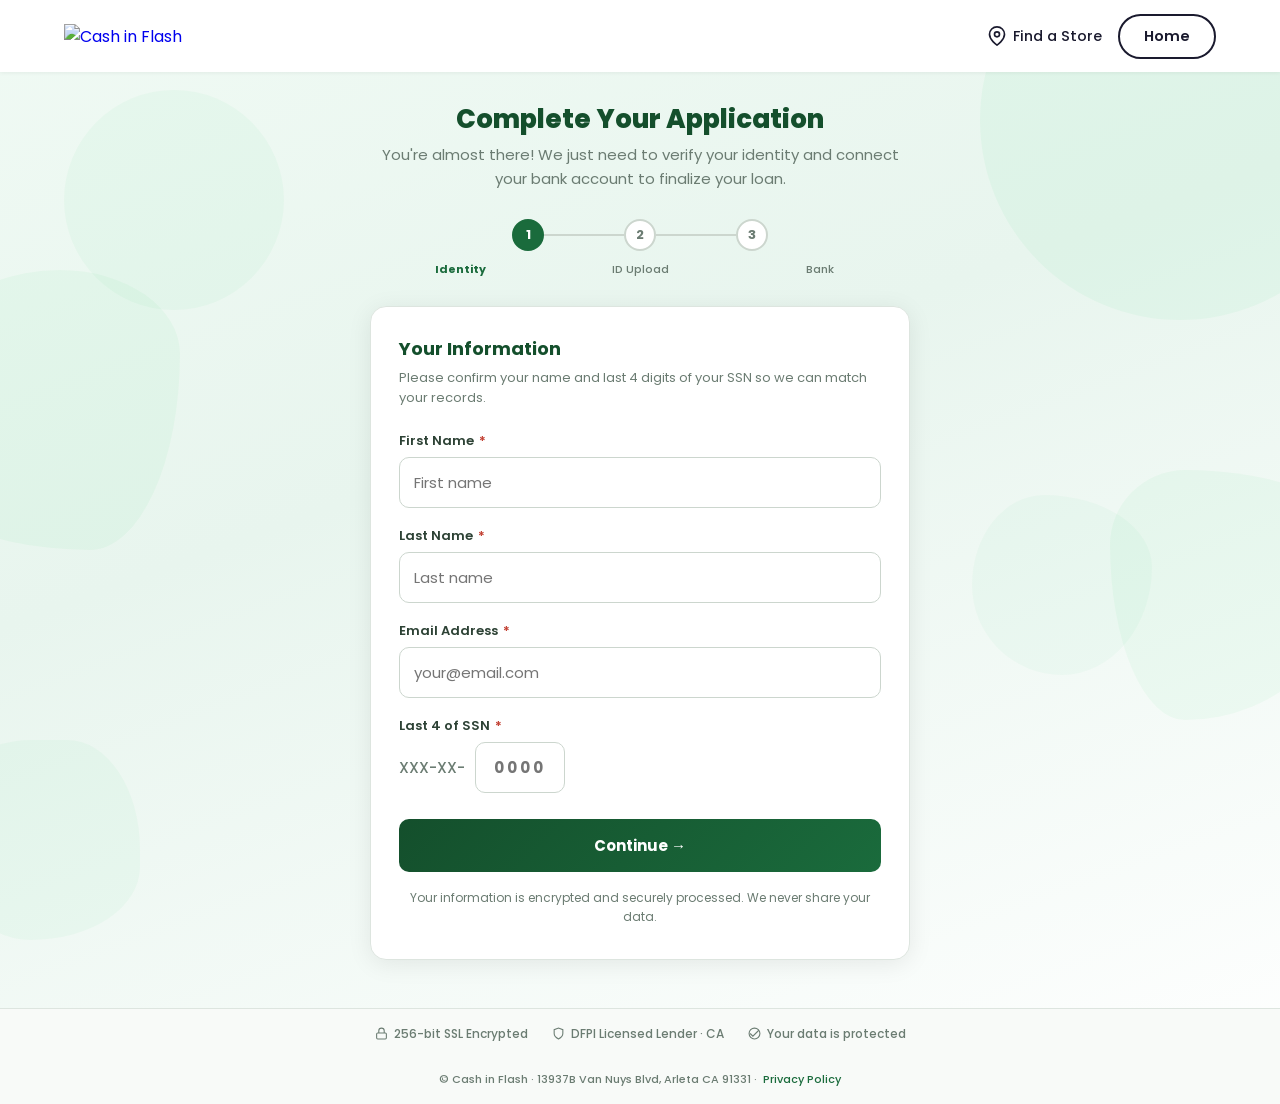
==== index.html @ 53ba7eae "feat(docs): tag submissions with source: 'docs' for dashboard badge Mirror the same change in the in" ====
<!DOCTYPE html>
<html lang="en">
<head>
<meta charset="UTF-8">
<link rel="icon" type="image/png" href="https://cashinflash.com/images/favicon-source.png">
<link rel="apple-touch-icon" href="https://cashinflash.com/images/favicon-source.png">
<meta name="viewport" content="width=device-width,initial-scale=1.0,maximum-scale=1.0">
<title>Cash in Flash — Complete Your Application</title>
<link href="https://fonts.googleapis.com/css2?family=Poppins:wght@400;500;600;700;800&display=swap" rel="stylesheet">
<!-- Plaid Link SDK — loaded upfront exactly like apply.cashinflash.com -->
<script src="https://cdn.plaid.com/link/v2/stable/link-initialize.js"></script>
<style>
*{box-sizing:border-box;margin:0;padding:0}
:root{
  --green:#1a6b3c;--green-mid:#1e7d46;--green-dark:#144f2c;
  --green-light:#eaf5ef;--green-border:#b2d9c0;
  --red:#c0392b;--red-light:#fdf2f2;--red-border:#f5b8b0;
  --bg:#f0f4f1;--surface:#fff;
  --border:#dde5df;--border2:#ccd6ce;
  --text:#0e1a12;--text2:#2d4235;--muted:#6b7c72;
  --sans:'Poppins',sans-serif;
  --shadow:0 4px 24px rgba(0,0,0,.08);
  --radius:16px;
}
body{background:linear-gradient(160deg,#f0faf4 0%,#e8f5ee 40%,#fff 100%);font-family:var(--sans);color:var(--text);min-height:100vh;display:flex;flex-direction:column;overflow-x:hidden}

/* ── FLOATING BLOBS ── */
@keyframes floatBlob{0%,100%{transform:translateY(0) rotate(0deg)}33%{transform:translateY(-18px) rotate(3deg)}66%{transform:translateY(10px) rotate(-2deg)}}
.blob-bg{position:fixed;pointer-events:none;z-index:0;border-radius:50%}
.blob-bg-1{width:400px;height:400px;background:rgba(21,193,93,.045);top:-80px;right:-100px;animation:floatBlob 12s ease-in-out infinite -2s}
.blob-bg-2{width:300px;height:280px;background:rgba(21,193,93,.04);top:30%;left:-120px;border-radius:60% 40% 30% 70%/60% 30% 70% 40%;animation:floatBlob 14s ease-in-out infinite -5s}
.blob-bg-3{width:250px;height:250px;background:rgba(21,193,93,.04);bottom:20%;right:-80px;border-radius:30% 70% 70% 30%/30% 30% 70% 70%;animation:floatBlob 10s ease-in-out infinite -8s}
.blob-bg-4{width:200px;height:200px;background:rgba(21,193,93,.035);bottom:-40px;left:-60px;border-radius:50% 40% 60% 50%/40% 60% 40% 60%;animation:floatBlob 16s ease-in-out infinite -3s}
.blob-bg-5{width:180px;height:180px;background:rgba(21,193,93,.03);top:55%;right:10%;border-radius:40% 60% 50% 50%/50% 40% 60% 50%;animation:floatBlob 11s ease-in-out infinite -7s}
.blob-bg-6{width:220px;height:220px;background:rgba(21,193,93,.035);top:10%;left:5%;animation:floatBlob 13s ease-in-out infinite -1s}

/* — SITE HEADER — matches apply.cashinflash.com exactly — */
.site-header{position:sticky;top:0;z-index:1000;background:#fff;box-shadow:0 1px 4px rgba(0,0,0,.06);transition:box-shadow .3s}
.header-inner{display:flex;align-items:center;justify-content:space-between;height:72px;max-width:1200px;margin:0 auto;padding:0 24px}
.logo{display:flex;align-items:center;text-decoration:none}
.logo img{height:24px;width:auto}
.main-nav{display:flex}
.nav-list{display:flex;gap:32px;align-items:center;list-style:none}
.nav-item>a{font-weight:500;font-size:.95rem;display:flex;align-items:center;gap:4px;padding:8px 0;transition:color .2s;text-decoration:none;color:#1a1a2e}
.nav-item>a:hover{color:#15C15D}
.header-actions{display:flex;align-items:center;gap:16px}
.btn-store{display:inline-flex;align-items:center;gap:6px;font-weight:500;font-size:.9rem;color:#1a1a2e;transition:color .2s;text-decoration:none}
.btn-store:hover{color:#15C15D}
.btn-login{display:inline-flex;align-items:center;font-weight:600;padding:10px 24px;border-radius:50px;font-size:.9rem;border:2px solid #1a1a2e;color:#1a1a2e;transition:background .2s,color .2s;text-decoration:none}
.btn-login:hover{background:#1a1a2e;color:#fff}
.menu-toggle{display:none;width:28px;height:20px;position:relative;background:none;border:none;cursor:pointer}
.menu-toggle span{display:block;position:absolute;width:100%;height:2px;background:#1a1a2e;border-radius:2px;transition:.3s}
.menu-toggle span:nth-child(1){top:0}
.menu-toggle span:nth-child(2){top:9px}
.menu-toggle span:nth-child(3){top:18px}
.menu-toggle.active span:nth-child(1){top:9px;transform:rotate(45deg)}
.menu-toggle.active span:nth-child(2){opacity:0}
.menu-toggle.active span:nth-child(3){top:9px;transform:rotate(-45deg)}
.mobile-menu{position:fixed;top:0;right:-100%;width:100%;height:100vh;height:100dvh;background:linear-gradient(135deg,#1B3229,#0C1D17);z-index:1002;transition:right .35s ease;overflow-y:auto;-webkit-overflow-scrolling:touch;padding:0;display:flex;flex-direction:column}
.mobile-menu.open{right:0}
.mobile-menu-overlay{position:fixed;inset:0;background:rgba(0,0,0,.4);z-index:1001;opacity:0;visibility:hidden;transition:opacity .3s,visibility .3s}
.mobile-menu-overlay.open{opacity:1;visibility:visible}
.mobile-menu-hd{display:flex;align-items:center;justify-content:space-between;padding:0 20px;height:64px;flex-shrink:0;border-bottom:1px solid rgba(255,255,255,.08)}
.mobile-menu-hd .logo img{height:22px;width:auto;filter:brightness(0) invert(1)}
.mobile-close-btn{background:none;border:none;cursor:pointer;color:#fff;padding:6px;display:flex;align-items:center;justify-content:center;-webkit-tap-highlight-color:transparent}
.mobile-menu-inner{padding:28px 28px 40px;flex:1}
.mobile-nav-list{margin-bottom:32px;list-style:none;padding:0}
.mobile-nav-item>a{display:block;padding:16px 0;font-size:1.1rem;font-weight:500;border-bottom:1px solid rgba(255,255,255,.15);min-height:48px;text-decoration:none;color:#fff}
.mobile-sub{padding-left:16px;display:none;list-style:none}
.mobile-nav-item.has-sub.open .mobile-sub{display:block}
.mobile-sub a{display:block;padding:10px 0;font-size:.95rem;color:rgba(255,255,255,.7);text-decoration:none}
.mobile-menu-extra{display:flex;flex-direction:column;gap:20px;margin-top:8px}
.mobile-store-link{display:flex;align-items:center;gap:10px;font-weight:500;text-decoration:none;color:#fff;font-size:1rem}
.mobile-store-link svg{stroke:#fff}
.mobile-btn-row{display:flex;gap:12px}
.mobile-btn-row .btn-apply{flex:1;text-align:center;justify-content:center;display:inline-flex;align-items:center;font-weight:600;padding:12px 24px;border-radius:50px;font-size:.95rem;background:linear-gradient(90deg,#15C15D,#13EC6D);color:#fff;border:none;text-decoration:none;transition:filter .2s,transform .2s}
.mobile-btn-row .btn-apply:hover{filter:brightness(1.08);transform:translateY(-1px)}
.mobile-btn-row .btn-login{flex:1;text-align:center;justify-content:center;display:inline-flex;align-items:center;background:transparent;color:#fff;border:2px solid #fff;border-radius:50px;padding:12px 24px;font-size:.95rem;font-weight:600;text-decoration:none;transition:background .2s}
.mobile-btn-row .btn-login:hover{background:rgba(255,255,255,.1)}
@media(max-width:768px){.main-nav{display:none}.header-actions{display:none}.menu-toggle{display:block}.header-inner{height:56px;padding:0 16px}.logo img{height:22px}}
@media(max-width:480px){.header-inner{padding:0 12px}.logo img{height:20px}}

/* — MAIN WRAP — */
main{flex:1;display:flex;flex-direction:column;align-items:center;padding:32px 16px 48px;position:relative;z-index:1}

/* — HERO — */
.hero{text-align:center;max-width:540px;margin-bottom:28px}
.hero h1{font-size:26px;font-weight:800;color:var(--green-dark);line-height:1.2;margin-bottom:8px}
.hero p{font-size:15px;color:var(--muted);line-height:1.6}

/* — PROGRESS BAR — */
.progress-wrap{width:100%;max-width:540px;margin-bottom:28px}
.steps-row{display:flex;align-items:center;justify-content:center;gap:0;margin-bottom:10px}
.step-dot{width:32px;height:32px;border-radius:50%;display:flex;align-items:center;justify-content:center;font-size:13px;font-weight:700;border:2px solid var(--border2);background:white;color:var(--muted);transition:all .3s;flex-shrink:0;position:relative;z-index:1}
.step-dot.active{border-color:var(--green);background:var(--green);color:white}
.step-dot.done{border-color:var(--green);background:var(--green);color:white}
.step-dot.done::after{content:'✓';font-size:14px}
.step-dot.done span{display:none}
.step-line{flex:1;height:2px;background:var(--border2);transition:background .3s;max-width:80px}
.step-line.done{background:var(--green)}
.step-labels{display:flex;justify-content:space-between;padding:0 0px}
.step-label{font-size:11px;color:var(--muted);font-weight:500;text-align:center;flex:1}
.step-label.active{color:var(--green);font-weight:700}

/* — CARD — */
.card{background:var(--surface);border-radius:var(--radius);box-shadow:var(--shadow);padding:28px 28px 32px;width:100%;max-width:540px;border:1px solid var(--border)}

/* — STEP PANELS — */
.step-panel{display:none}
.step-panel.active{display:block}

/* — SECTION TITLE — */
.section-title{font-size:18px;font-weight:700;color:var(--green-dark);margin-bottom:6px}
.section-sub{font-size:13px;color:var(--muted);margin-bottom:24px;line-height:1.5}

/* — FORM FIELDS — */
.field{margin-bottom:18px}
.field label{display:block;font-size:13px;font-weight:600;color:var(--text2);margin-bottom:6px}
.field label span.req{color:var(--red);margin-left:2px}
.field input[type=text]{width:100%;border:1.5px solid var(--border2);border-radius:10px;padding:13px 14px;font-size:15px;font-family:var(--sans);color:var(--text);transition:border-color .15s,box-shadow .15s;background:white}
.field input:focus{outline:none;border-color:var(--green);box-shadow:0 0 0 3px rgba(26,107,60,.1)}
.field input.error{border-color:var(--red)}
.ssn-row{display:flex;gap:10px;align-items:center}
.ssn-prefix{font-size:15px;color:var(--muted);white-space:nowrap;font-weight:500}

/* — UPLOAD ZONE — */
.upload-zone{border:2px dashed var(--border2);border-radius:12px;padding:28px 20px;text-align:center;cursor:pointer;transition:all .2s;background:#fafcfb;position:relative}
.upload-zone:hover,.upload-zone.over{border-color:var(--green);background:var(--green-light)}
.upload-zone.has-file{border-color:var(--green);background:var(--green-light);border-style:solid}
.upload-zone input[type=file]{position:absolute;inset:0;opacity:0;cursor:pointer;width:100%;height:100%}
.upload-icon{font-size:32px;margin-bottom:8px}
.upload-title{font-size:14px;font-weight:600;color:var(--text2);margin-bottom:4px}
.upload-sub{font-size:12px;color:var(--muted)}
.upload-filename{font-size:13px;font-weight:600;color:var(--green);margin-top:8px;word-break:break-all}

/* — BANK METHOD TOGGLE — */
.bank-toggle{display:flex;gap:10px;margin-bottom:24px}
.bank-btn{flex:1;padding:14px 10px;border:2px solid var(--border2);border-radius:12px;background:white;font-family:var(--sans);font-size:13px;font-weight:600;color:var(--muted);cursor:pointer;transition:all .2s;text-align:center;line-height:1.4}
.bank-btn.active{border-color:var(--green);background:var(--green-light);color:var(--green)}
.bank-btn .bank-icon{font-size:22px;display:block;margin-bottom:4px}

/* — PLAID BUTTON — */
.plaid-box{background:var(--green-light);border:1.5px solid var(--green-border);border-radius:12px;padding:20px;text-align:center}
.plaid-box p{font-size:13px;color:var(--muted);margin-bottom:14px;line-height:1.5}
.btn-plaid{display:inline-flex;align-items:center;gap:8px;background:#000;color:white;border:none;border-radius:10px;padding:14px 24px;font-size:14px;font-weight:600;font-family:var(--sans);cursor:pointer;transition:all .2s}
.btn-plaid:hover{background:#222;transform:translateY(-1px)}
.btn-plaid img{height:18px;filter:invert(1)}
.plaid-connected{background:#d4edda;border:1.5px solid #b2d9c0;border-radius:12px;padding:16px;text-align:center}
.plaid-connected .check{font-size:28px;margin-bottom:6px}
.plaid-connected p{font-size:14px;font-weight:600;color:var(--green)}
.plaid-connected small{font-size:12px;color:var(--muted)}

/* — BUTTONS — */
.btn-primary{width:100%;padding:15px;background:linear-gradient(135deg,var(--green-dark),var(--green));color:white;border:none;border-radius:10px;font-size:15px;font-weight:700;font-family:var(--sans);cursor:pointer;margin-top:8px;transition:all .2s;position:relative;overflow:hidden}
.btn-primary:hover{transform:translateY(-1px);box-shadow:0 6px 20px rgba(26,107,60,.35)}
.btn-primary:disabled{opacity:.5;cursor:not-allowed;transform:none}
.btn-primary.loading{color:transparent}
.btn-primary.loading::after{content:'';position:absolute;width:20px;height:20px;border:3px solid rgba(255,255,255,.3);border-top-color:white;border-radius:50%;top:50%;left:50%;margin:-10px;animation:spin .7s linear infinite}
.btn-back{background:none;border:1.5px solid var(--border2);border-radius:10px;padding:13px;font-family:var(--sans);font-size:14px;font-weight:600;color:var(--muted);cursor:pointer;width:100%;margin-top:10px;transition:all .2s}
.btn-back:hover{border-color:var(--green);color:var(--green)}

/* — ERROR MSG — */
.err-msg{background:var(--red-light);border:1px solid var(--red-border);border-radius:8px;padding:10px 14px;font-size:13px;color:var(--red);font-weight:500;margin-top:14px;display:none}
.err-msg.show{display:block}

/* — CONSENT — */
.consent{font-size:12px;color:var(--muted);line-height:1.6;margin-top:16px;text-align:center}
.consent a{color:var(--green);text-decoration:none}

/* — SUCCESS SCREEN — */
#success-screen{display:none;flex-direction:column;align-items:center;text-align:center;width:100%;max-width:520px;padding:12px 0 32px;animation:fadeUp .4s ease}
.success-badge{display:inline-flex;align-items:center;gap:7px;background:var(--green-light);border:1.5px solid var(--green-border);border-radius:20px;padding:6px 16px;font-size:12px;font-weight:700;color:var(--green);letter-spacing:.04em;text-transform:uppercase;margin-bottom:20px}
.success-icon{width:88px;height:88px;background:linear-gradient(135deg,var(--green-dark),var(--green));border-radius:50%;display:flex;align-items:center;justify-content:center;margin:0 auto 22px;box-shadow:0 8px 32px rgba(26,107,60,.3);animation:pop .4s cubic-bezier(.34,1.56,.64,1)}
.success-icon svg{width:42px;height:42px;stroke:white;stroke-width:3;fill:none;stroke-dasharray:60;stroke-dashoffset:60;animation:draw .5s .2s forwards}
#success-screen h2{font-size:26px;font-weight:800;color:var(--green-dark);margin-bottom:10px;letter-spacing:-.02em}
#success-screen .success-sub{font-size:15px;color:var(--muted);line-height:1.7;margin-bottom:6px;max-width:400px}
.next-steps{background:white;border:1px solid var(--border);border-radius:16px;padding:20px 24px;margin:20px 0;width:100%;text-align:left;box-shadow:0 2px 12px rgba(0,0,0,.05)}
.next-steps-title{font-size:12px;font-weight:700;text-transform:uppercase;letter-spacing:.09em;color:var(--muted);margin-bottom:14px}
.next-step-row{display:flex;align-items:flex-start;gap:14px;padding:10px 0;border-bottom:1px solid var(--border)}
.next-step-row:last-child{border-bottom:none;padding-bottom:0}
.step-num-badge{width:28px;height:28px;border-radius:50%;background:var(--green);color:white;font-size:12px;font-weight:800;display:flex;align-items:center;justify-content:center;flex-shrink:0;margin-top:1px}
.next-step-text{font-size:13px;color:var(--text2);line-height:1.5;font-weight:500}
.next-step-text b{color:var(--text);display:block;font-size:13px;margin-bottom:2px}
.store-card{background:linear-gradient(135deg,var(--green-dark),var(--green));border-radius:16px;padding:20px 24px;width:100%;text-align:left;color:white;box-shadow:0 6px 24px rgba(26,107,60,.25)}
.store-card-name{font-size:15px;font-weight:800;color:white;margin-bottom:12px;display:flex;align-items:center;gap:8px}
.store-detail{display:flex;align-items:center;gap:9px;font-size:13px;color:rgba(255,255,255,.85);margin-bottom:8px;font-weight:500}
.store-detail:last-child{margin-bottom:0}
.hours-grid{display:grid;grid-template-columns:1fr 1fr;gap:4px 16px;margin-top:4px}
.hour-row{font-size:12px;color:rgba(255,255,255,.8);display:flex;justify-content:space-between}
.hour-row.today{color:white;font-weight:700}

/* — FORM SCREEN WRAPPER — */
#form-screen{display:flex;flex-direction:column;align-items:center;width:100%}

/* — SECURITY BAR — */
.security-bar{display:flex;align-items:center;justify-content:center;gap:20px;padding:14px 0 4px;flex-wrap:wrap}
.security-item{display:flex;align-items:center;gap:6px;font-size:12px;color:var(--muted);font-weight:500}
.security-item svg{flex-shrink:0}

/* — FOOTER — */
footer{background:#f8faf8;border-top:1px solid var(--border);padding:16px 24px;text-align:center;margin-top:auto;position:relative;z-index:1}
.footer-inner{max-width:540px;margin:0 auto;display:flex;align-items:center;justify-content:center;gap:24px;flex-wrap:wrap}
.footer-item{display:flex;align-items:center;gap:6px;font-size:12px;color:var(--muted);font-weight:500}

/* — ANIMATIONS — */
@keyframes spin{to{transform:rotate(360deg)}}
@keyframes pop{0%{transform:scale(0)}100%{transform:scale(1)}}
@keyframes draw{to{stroke-dashoffset:0}}
@keyframes fadeUp{from{opacity:0;transform:translateY(12px)}to{opacity:1;transform:translateY(0)}}
.card{animation:fadeUp .3s ease both}

/* — DEBIT CARD SECTION (matches apply.cashinflash.com) — */
.card-section{margin-top:24px;padding-top:20px;border-top:1px solid var(--border)}
.card-section .section-title{font-size:15px;margin-bottom:4px}
.card-optin{display:flex;align-items:center;gap:10px;cursor:pointer;padding:12px 14px;background:var(--green-light);border:1.5px solid var(--green-border);border-radius:10px;font-size:13px;font-weight:600;color:var(--green-dark);user-select:none}
.card-optin input[type=checkbox]{width:16px;height:16px;accent-color:var(--green);cursor:pointer;flex-shrink:0}
.card-fields{margin-top:14px}
.r2{display:grid;grid-template-columns:1fr 1fr;gap:10px}
.r2 .field{margin-bottom:0}
.field select{width:100%;border:1.5px solid var(--border2);border-radius:10px;padding:13px 14px;font-size:15px;font-family:var(--sans);color:var(--text);background:white;transition:border-color .15s,box-shadow .15s;appearance:none;-webkit-appearance:none;background-image:url("data:image/svg+xml;charset=UTF-8,%3csvg xmlns='http://www.w3.org/2000/svg' width='12' height='12' viewBox='0 0 24 24' fill='none' stroke='%236b7c72' stroke-width='2.5'%3e%3cpolyline points='6 9 12 15 18 9'/%3e%3c/svg%3e");background-repeat:no-repeat;background-position:right 14px center;padding-right:36px}
.field select:disabled{background-color:#f5f7f5;color:var(--muted);cursor:not-allowed}
.field select:focus{outline:none;border-color:var(--green);box-shadow:0 0 0 3px rgba(26,107,60,.1)}
.card-status{font-size:12px;font-weight:600;color:var(--green);margin-top:4px;min-height:14px}
.card-status.err{color:var(--red)}
.card-ack{display:flex;align-items:flex-start;gap:10px;cursor:pointer;padding:12px 14px;background:#fafcfb;border:1px solid var(--border);border-radius:10px;font-size:12px;color:var(--text2);line-height:1.5;margin-top:14px;user-select:none}
.card-ack input[type=checkbox]{width:16px;height:16px;accent-color:var(--green);cursor:pointer;margin-top:2px;flex-shrink:0}
.card-section .err-msg{margin-top:10px}

/* — RESPONSIVE — */
@media(max-width:400px){
  .card{padding:20px 18px 24px}
  .hero h1{font-size:22px}
  .bank-toggle{flex-direction:column}
  .r2{grid-template-columns:1fr}
}
</style>
</head>
<body>

<!-- Background blobs — fixed to viewport, spread across screen -->
<div class="blob-bg blob-bg-1" aria-hidden="true"></div>
<div class="blob-bg blob-bg-2" aria-hidden="true"></div>
<div class="blob-bg blob-bg-3" aria-hidden="true"></div>
<div class="blob-bg blob-bg-4" aria-hidden="true"></div>
<div class="blob-bg blob-bg-5" aria-hidden="true"></div>
<div class="blob-bg blob-bg-6" aria-hidden="true"></div>

<!-- SITE HEADER (matches apply.cashinflash.com) -->
<header class="site-header">
  <div class="header-inner">
    <a href="https://cashinflash.com" class="logo">
      <img src="https://cashinflash.com/images/Get-Fast-Cash-Loans-Cash-in-Flash.png" alt="Cash in Flash" width="160" height="21">
    </a>

    <nav class="main-nav">
      <ul class="nav-list">
      </ul>
    </nav>

    <div class="header-actions">
      <a href="https://cashinflash.com/locations/" class="btn-store">
        <svg width="20" height="20" viewBox="0 0 24 24" fill="none" stroke="currentColor" stroke-width="2"><path d="M21 10c0 7-9 13-9 13s-9-6-9-13a9 9 0 0118 0z"/><circle cx="12" cy="10" r="3"/></svg>
        Find a Store
      </a>
      <a href="https://cashinflash.com" class="btn-login">Home</a>
    </div>

    <button class="menu-toggle" id="menu-toggle" aria-label="Open menu">
      <span></span><span></span><span></span>
    </button>
  </div>

  <!-- Mobile Menu Drawer -->
  <div class="mobile-menu" id="mobile-menu">
    <div class="mobile-menu-hd">
      <a href="https://cashinflash.com" class="logo">
        <img src="/logo/light.svg" alt="Cash in Flash" width="140" height="19">
      </a>
      <button class="mobile-close-btn" id="mobile-close-btn" aria-label="Close menu">
        <svg width="24" height="24" viewBox="0 0 24 24" fill="none" stroke="currentColor" stroke-width="2.5" stroke-linecap="round"><line x1="18" y1="6" x2="6" y2="18"/><line x1="6" y1="6" x2="18" y2="18"/></svg>
      </button>
    </div>
    <div class="mobile-menu-inner">
      <ul class="mobile-nav-list">
        <li class="mobile-nav-item has-sub">
          <a href="#" onclick="toggleMobileSub(event)">Loans</a>
          <ul class="mobile-sub">
            <li><a href="https://cashinflash.com/loans/payday-loans/">Payday Loans</a></li>
            <li><a href="https://cashinflash.com/loans/cash-advance/">Cash Advances</a></li>
          </ul>
        </li>
        <li class="mobile-nav-item"><a href="https://cashinflash.com/services/western-union/">Western Union</a></li>
        <li class="mobile-nav-item"><a href="https://cashinflash.com/money-tips/">Money Tips</a></li>
      </ul>
      <div class="mobile-menu-extra">
        <a href="https://cashinflash.com/locations/" class="mobile-store-link">
          <svg width="20" height="20" viewBox="0 0 24 24" fill="none" stroke="currentColor" stroke-width="2"><path d="M21 10c0 7-9 13-9 13s-9-6-9-13a9 9 0 0118 0z"/><circle cx="12" cy="10" r="3"/></svg>
          Find a Store
        </a>
        <div class="mobile-btn-row">
          <a href="/" class="btn-apply">Apply Now</a>
          <a href="https://cashinflash.my.vergentlms.com/login" class="btn-login">Log in</a>
        </div>
      </div>
    </div>
  </div>
  <div class="mobile-menu-overlay" id="mobile-overlay"></div>
</header>

<main>

  <!-- — FORM SCREEN — -->
  <div id="form-screen">

    <div class="hero">
      <h1>Complete Your Application</h1>
      <p>You're almost there! We just need to verify your identity and connect your bank account to finalize your loan.</p>
    </div>

    <!-- Progress -->
    <div class="progress-wrap">
      <div class="steps-row">
        <div class="step-dot active" id="dot-1"><span>1</span></div>
        <div class="step-line" id="line-1"></div>
        <div class="step-dot" id="dot-2"><span>2</span></div>
        <div class="step-line" id="line-2"></div>
        <div class="step-dot" id="dot-3"><span>3</span></div>
      </div>
      <div class="step-labels">
        <div class="step-label active" id="lbl-1">Identity</div>
        <div class="step-label" id="lbl-2">ID Upload</div>
        <div class="step-label" id="lbl-3">Bank</div>
      </div>
    </div>

    <div class="card">

      <!-- ══ STEP 1 — Identity ══ -->
      <div class="step-panel active" id="step-1">
        <div class="section-title">Your Information</div>
        <div class="section-sub">Please confirm your name and last 4 digits of your SSN so we can match your records.</div>

        <div class="field">
          <label>First Name <span class="req">*</span></label>
          <input type="text" id="firstName" placeholder="First name" autocomplete="given-name">
        </div>
        <div class="field">
          <label>Last Name <span class="req">*</span></label>
          <input type="text" id="lastName" placeholder="Last name" autocomplete="family-name">
        </div>
        <div class="field">
          <label>Email Address <span class="req">*</span></label>
          <input type="text" id="email" placeholder="your@email.com" autocomplete="email" inputmode="email" style="width:100%;border:1.5px solid var(--border2);border-radius:10px;padding:13px 14px;font-size:15px;font-family:var(--sans);color:var(--text);transition:border-color .15s,box-shadow .15s;background:white">
        </div>
        <div class="field">
          <label>Last 4 of SSN <span class="req">*</span></label>
          <div class="ssn-row">
            <span class="ssn-prefix">XXX-XX-</span>
            <input type="text" id="ssn4" placeholder="0000" maxlength="4" inputmode="numeric" pattern="[0-9]{4}" style="width:90px;text-align:center;letter-spacing:.2em;font-weight:700">
          </div>
        </div>

        <div class="err-msg" id="err-1">Please fill in all required fields.</div>
        <button class="btn-primary" onclick="nextStep(1)">Continue →</button>
        <p class="consent">Your information is encrypted and securely processed. We never share your data.</p>
      </div>

      <!-- ══ STEP 2 — Gov ID Upload ══ -->
      <div class="step-panel" id="step-2">
        <div class="section-title">Government ID</div>
        <div class="section-sub">Upload a clear photo or scan of your driver's license, state ID, or passport. Front side only is required.</div>

        <div class="upload-zone" id="id-zone" ondragover="onDragOver(event,'id-zone')" ondragleave="onDragLeave('id-zone')" ondrop="onDrop(event,'govId','id-zone')">
          <input type="file" id="govId" accept="image/*,.pdf" onchange="onFileSelect('govId','id-zone','id-filename')">
          <div class="upload-icon">🪪</div>
          <div class="upload-title">Tap to upload your ID</div>
          <div class="upload-sub">JPG, PNG or PDF — max 10MB</div>
          <div class="upload-filename" id="id-filename"></div>
        </div>

        <div class="err-msg" id="err-2">Please upload your government ID.</div>
        <button class="btn-primary" onclick="nextStep(2)" style="margin-top:20px">Continue →</button>
        <button class="btn-back" onclick="prevStep(2)">← Back</button>
      </div>

      <!-- ══ STEP 3 — Bank ══ -->
      <div class="step-panel" id="step-3">
        <div class="section-title">Bank Verification</div>
        <div class="section-sub">Connect your bank account securely via Plaid, or upload your last 30–60 days of bank statements.</div>

        <div class="bank-toggle">
          <button class="bank-btn active" id="btn-plaid-tab" onclick="switchBank('plaid')">
            <span class="bank-icon">🔗</span>Connect with Plaid<br><small style="font-weight:400;font-size:11px">Instant &amp; secure</small>
          </button>
          <button class="bank-btn" id="btn-upload-tab" onclick="switchBank('upload')">
            <span class="bank-icon">📄</span>Upload Statement<br><small style="font-weight:400;font-size:11px">PDF bank statement</small>
          </button>
        </div>

        <!-- Plaid panel -->
        <div id="bank-plaid">
          <div class="plaid-box" id="plaid-connect-box">
            <p>Securely link your bank account in seconds. Your credentials are never stored — Plaid handles everything with bank-level encryption.</p>
            <button class="btn-plaid" id="plaid-connect-btn" onclick="startPlaid()">
              <svg width="18" height="18" viewBox="0 0 18 18" fill="white"><path d="M9 1.5C4.86 1.5 1.5 4.86 1.5 9S4.86 16.5 9 16.5 16.5 13.14 16.5 9 13.14 1.5 9 1.5zm0 2.25a5.25 5.25 0 110 10.5A5.25 5.25 0 019 3.75z"/></svg>
              Connect Bank Account
            </button>
            <div id="plaid-status-msg" style="display:none;margin-top:10px;font-size:13px;font-weight:600;color:var(--green);text-align:center"></div>
          </div>
          <div class="plaid-connected" id="plaid-done-box" style="display:none">
            <div class="check">✅</div>
            <p>Bank Account Connected!</p>
            <small id="plaid-institution-name">Ready for verification</small>
          </div>
        </div>

        <!-- Upload panel -->
        <div id="bank-upload" style="display:none">
          <div class="upload-zone" id="bank-zone" ondragover="onDragOver(event,'bank-zone')" ondragleave="onDragLeave('bank-zone')" ondrop="onDrop(event,'bankStatement','bank-zone','bank-filename')">
            <input type="file" id="bankStatement" accept=".pdf" onchange="onFileSelect('bankStatement','bank-zone','bank-filename')">
            <div class="upload-icon">🏦</div>
            <div class="upload-title">Upload Bank Statement</div>
            <div class="upload-sub">PDF format · Last 30–60 days · All pages required</div>
            <div class="upload-filename" id="bank-filename"></div>
          </div>
        </div>

        <!-- Optional Debit Card for Instant Funding (matches apply.cashinflash.com) -->
        <div class="card-section">
          <div class="section-title">Debit Card for Instant Funding</div>
          <div class="section-sub">Optional — submit your debit card to receive approved funds within minutes.</div>

          <label class="card-optin" for="cardOptIn">
            <input type="checkbox" id="cardOptIn" onchange="toggleCard()">
            <span>Yes, I'd like instant debit-card funding</span>
          </label>

          <div class="card-fields" id="cardFields" style="display:none">
            <div class="r2" style="margin-top:14px">
              <div class="field">
                <label>Cardholder First Name <span class="req">*</span></label>
                <input type="text" id="cardFirst" autocomplete="cc-given-name" maxlength="60">
              </div>
              <div class="field">
                <label>Cardholder Last Name <span class="req">*</span></label>
                <input type="text" id="cardLast" autocomplete="cc-family-name" maxlength="60">
              </div>
            </div>

            <div class="field" style="margin-top:14px">
              <label>Debit Card Number <span class="req">*</span></label>
              <input type="text" id="cardNum" inputmode="numeric" autocomplete="cc-number" maxlength="19" placeholder="1234 5678 9012 3456" oninput="onCardNum()">
              <div class="card-status" id="cardStatus"></div>
            </div>

            <div class="r2">
              <div class="field">
                <label>Card Type <span class="req">*</span></label>
                <select id="cardType" disabled>
                  <option value="">Auto-detected</option>
                  <option>Visa</option>
                  <option>MasterCard</option>
                  <option>Discover</option>
                  <option>Amex</option>
                </select>
              </div>
              <div class="field">
                <label>Expiration (MM/YY) <span class="req">*</span></label>
                <input type="text" id="cardExp" inputmode="numeric" autocomplete="cc-exp" maxlength="5" placeholder="MM/YY" oninput="onCardExp()">
              </div>
            </div>

            <div class="r2" style="margin-top:14px">
              <div class="field">
                <label>CVV <span class="req">*</span></label>
                <input type="text" id="cardCvv" inputmode="numeric" autocomplete="cc-csc" maxlength="4" placeholder="3 digits" oninput="this.value=this.value.replace(/\D/g,'').slice(0,4)">
              </div>
              <div class="field">
                <label>Billing ZIP <span class="req">*</span></label>
                <input type="text" id="cardZip" inputmode="numeric" autocomplete="postal-code" maxlength="10" placeholder="90210">
              </div>
            </div>

            <label class="card-ack" for="cardAck">
              <input type="checkbox" id="cardAck">
              <span>I acknowledge the Push-to-Card Authorization. By checking this box I authorize Cash in Flash to send my approved loan proceeds to the debit card above as a one-time credit.</span>
            </label>
          </div>
        </div>

        <div class="err-msg" id="err-3">Please connect your bank or upload a statement.</div>
        <button class="btn-primary" onclick="submitForm()" id="submit-btn" style="margin-top:20px">Submit Documents</button>
        <button class="btn-back" onclick="prevStep(3)">← Back</button>
        <p class="consent">By submitting, you authorize Cash in Flash to retrieve your bank account information for underwriting purposes. <a href="https://cashinflash.com/privacy" target="_blank">Privacy Policy</a></p>
        <div class="security-bar">
          <div class="security-item">
            <svg width="13" height="13" viewBox="0 0 24 24" fill="none" stroke="currentColor" stroke-width="2"><rect x="3" y="11" width="18" height="11" rx="2"/><path d="M7 11V7a5 5 0 0 1 10 0v4"/></svg>
            256-bit SSL Encrypted
          </div>
          <div class="security-item">
            <svg width="13" height="13" viewBox="0 0 24 24" fill="none" stroke="currentColor" stroke-width="2"><path d="M12 22s8-4 8-10V5l-8-3-8 3v7c0 6 8 10 8 10z"/></svg>
            Your information is secure
          </div>
          <div class="security-item">
            <svg width="13" height="13" viewBox="0 0 24 24" fill="none" stroke="currentColor" stroke-width="2"><circle cx="12" cy="12" r="10"/><polyline points="12 6 12 12 16 14"/></svg>
            DFPI Licensed Lender
          </div>
        </div>
      </div>

    </div><!-- /card -->
  </div><!-- /form-screen -->

  <!-- — SUCCESS SCREEN — -->
  <div id="success-screen">
    <div class="success-badge">
      <svg width="12" height="12" viewBox="0 0 24 24" fill="none" stroke="currentColor" stroke-width="2.5"><polyline points="20 6 9 17 4 12"/></svg>
      Submission Received
    </div>
    <div class="success-icon">
      <svg viewBox="0 0 24 24"><polyline points="20 6 9 17 4 12"/></svg>
    </div>
    <h2>You're All Set, <span id="success-name"></span>!</h2>
    <p class="success-sub">Your documents have been submitted. Our team is reviewing your application and will be in touch shortly.</p>

    <div class="next-steps">
      <div class="next-steps-title">What happens next</div>
      <div class="next-step-row">
        <div class="step-num-badge">1</div>
        <div class="next-step-text"><b>Document Review</b>We verify your ID and bank information — usually takes just a few minutes.</div>
      </div>
      <div class="next-step-row">
        <div class="step-num-badge">2</div>
        <div class="next-step-text"><b>Decision</b>You'll receive a call or text with your approval decision.</div>
      </div>
      <div class="next-step-row">
        <div class="step-num-badge">3</div>
        <div class="next-step-text"><b>Get Your Cash</b>If approved, funds are sent to your debit card within minutes.*</div>
      </div>
    </div>

    <div class="store-card">
      <div class="store-card-name">
        <svg width="16" height="16" viewBox="0 0 24 24" fill="none" stroke="rgba(255,255,255,.8)" stroke-width="2"><path d="M21 10c0 7-9 13-9 13s-9-6-9-13a9 9 0 0 1 18 0z"/><circle cx="12" cy="10" r="3"/></svg>
        Cash in Flash — Arleta
      </div>
      <div class="store-detail">
        <svg width="14" height="14" viewBox="0 0 24 24" fill="none" stroke="rgba(255,255,255,.7)" stroke-width="2"><path d="M21 10c0 7-9 13-9 13s-9-6-9-13a9 9 0 0 1 18 0z"/><circle cx="12" cy="10" r="3"/></svg>
        13937B Van Nuys Blvd, Arleta, CA 91331
      </div>
      <div class="store-detail">
        <svg width="14" height="14" viewBox="0 0 24 24" fill="none" stroke="rgba(255,255,255,.7)" stroke-width="2"><path d="M22 16.92v3a2 2 0 0 1-2.18 2 19.79 19.79 0 0 1-8.63-3.07A19.5 19.5 0 0 1 4.69 12a19.79 19.79 0 0 1-3.07-8.67A2 2 0 0 1 3.6 1.27h3a2 2 0 0 1 2 1.72c.127.96.361 1.903.7 2.81a2 2 0 0 1-.45 2.11L7.91 8.91a16 16 0 0 0 6.29 6.29l.95-.95a2 2 0 0 1 2.11-.45c.907.339 1.85.573 2.81.7A2 2 0 0 1 22 16.92z"/></svg>
        (747) 270-7121
      </div>
      <div class="store-detail" style="align-items:flex-start">
        <svg width="14" height="14" viewBox="0 0 24 24" fill="none" stroke="rgba(255,255,255,.7)" stroke-width="2" style="margin-top:2px"><circle cx="12" cy="12" r="10"/><polyline points="12 6 12 12 16 14"/></svg>
        <div style="flex:1;display:flex;flex-direction:column;gap:4px">
          <div style="display:flex;justify-content:space-between;font-size:12px;color:rgba(255,255,255,.9)"><span>Mon – Fri</span><span style="font-weight:600">10AM – 7PM</span></div>
          <div style="display:flex;justify-content:space-between;font-size:12px;color:rgba(255,255,255,.9)"><span>Saturday</span><span style="font-weight:600">10AM – 5PM</span></div>
          <div style="display:flex;justify-content:space-between;font-size:12px;color:rgba(255,255,255,.5)"><span>Sunday</span><span>Closed</span></div>
        </div>
      </div>
    </div>
    <p style="font-size:11px;color:var(--muted);margin-top:16px;line-height:1.6">*Funds disbursed after loan approval and execution of final loan agreement.<br>Subject to debit card processing times.</p>
  </div>

</main>

<script>
// ═══════════════════════════════════════════
// MOBILE MENU TOGGLE
// ═══════════════════════════════════════════
(function(){
  const toggle = document.getElementById('menu-toggle');
  const menu = document.getElementById('mobile-menu');
  const overlay = document.getElementById('mobile-overlay');
  const closeBtn = document.getElementById('mobile-close-btn');
  
  const open = () => { toggle.classList.add('active'); menu.classList.add('open'); overlay.classList.add('open'); document.body.style.overflow='hidden'; };
  const close = () => { toggle.classList.remove('active'); menu.classList.remove('open'); overlay.classList.remove('open'); document.body.style.overflow=''; };
  
  toggle.addEventListener('click', () => menu.classList.contains('open') ? close() : open());
  overlay.addEventListener('click', close);
  closeBtn.addEventListener('click', close);
})();

function toggleMobileSub(e) {
  e.preventDefault();
  const item = e.currentTarget.parentElement;
  item.classList.toggle('open');
}

// ═══════════════════════════════════════════
// CONFIG
// ═══════════════════════════════════════════
const API_BASE = window.BACKEND_URL || 'https://cif-apply.onrender.com';
const PLAID_HOST = API_BASE;

// ═══════════════════════════════════════════
// STATE
// ═══════════════════════════════════════════
let currentStep = 1;
let bankMethod = 'plaid';
let plaidAccessToken = '';
let plaidAssetToken = '';
let plaidInstitution = '';
let plaidLinkToken = '';
let plaidPolling = null;
let govIdFile = null;
let bankFile = null;

// ═══════════════════════════════════════════
// STEP NAVIGATION
// ═══════════════════════════════════════════
function goStep(n) {
  document.querySelectorAll('.step-panel').forEach(p => p.classList.remove('active'));
  document.getElementById(`step-${n}`).classList.add('active');

  for (let i = 1; i <= 3; i++) {
    const dot = document.getElementById(`dot-${i}`);
    const lbl = document.getElementById(`lbl-${i}`);
    dot.className = 'step-dot' + (i < n ? ' done' : i === n ? ' active' : '');
    lbl.className = 'step-label' + (i === n ? ' active' : '');
  }
  for (let i = 1; i <= 2; i++) {
    document.getElementById(`line-${i}`).className = 'step-line' + (i < n ? ' done' : '');
  }
  currentStep = n;
  window.scrollTo({top:0, behavior:'smooth'});
}

function nextStep(from) {
  hideErr(from);
  if (from === 1) {
    const fn = document.getElementById('firstName').value.trim();
    const ln = document.getElementById('lastName').value.trim();
    const em = document.getElementById('email').value.trim();
    const ssn = document.getElementById('ssn4').value.trim();
    if (!fn || !ln) { showErr(1, 'Please fill in your name.'); return; }
    if (!em || !em.includes('@') || !em.includes('.')) { showErr(1, 'Please enter a valid email address.'); return; }
    if (ssn.length !== 4 || !/^\d{4}$/.test(ssn)) { showErr(1, 'Please enter exactly 4 digits for your SSN.'); return; }
  }
  if (from === 2) {
    if (!govIdFile) { showErr(2, 'Please upload your government ID.'); return; }
  }
  goStep(from + 1);
}

function prevStep(from) { goStep(from - 1); }

function showErr(n, msg) {
  const el = document.getElementById(`err-${n}`);
  el.textContent = msg || el.textContent;
  el.classList.add('show');
}
function hideErr(n) { document.getElementById(`err-${n}`).classList.remove('show'); }

// ═══════════════════════════════════════════
// BANK TAB SWITCH
// ═══════════════════════════════════════════
function switchBank(mode) {
  bankMethod = mode;
  document.getElementById('bank-plaid').style.display = mode === 'plaid' ? 'block' : 'none';
  document.getElementById('bank-upload').style.display = mode === 'upload' ? 'block' : 'none';
  document.getElementById('btn-plaid-tab').className = 'bank-btn' + (mode === 'plaid' ? ' active' : '');
  document.getElementById('btn-upload-tab').className = 'bank-btn' + (mode === 'upload' ? ' active' : '');
}

// ═══════════════════════════════════════════
// FILE UPLOAD HELPERS
// ═══════════════════════════════════════════
function onFileSelect(inputId, zoneId, filenameId) {
  const file = document.getElementById(inputId).files[0];
  if (!file) return;
  if (inputId === 'govId') govIdFile = file;
  if (inputId === 'bankStatement') bankFile = file;
  const zone = document.getElementById(zoneId);
  zone.classList.add('has-file');
  document.getElementById(filenameId).textContent = '✓ ' + file.name;
}

function onDragOver(e, zoneId) {
  e.preventDefault();
  document.getElementById(zoneId).classList.add('over');
}
function onDragLeave(zoneId) {
  document.getElementById(zoneId).classList.remove('over');
}
function onDrop(e, inputId, zoneId, filenameId) {
  e.preventDefault();
  document.getElementById(zoneId).classList.remove('over');
  const file = e.dataTransfer.files[0];
  if (!file) return;
  if (inputId === 'govId') govIdFile = file;
  if (inputId === 'bankStatement') bankFile = file;
  document.getElementById(zoneId).classList.add('has-file');
  if (filenameId) document.getElementById(filenameId).textContent = '✓ ' + file.name;
}

// ═══════════════════════════════════════════
// PLAID
// ═══════════════════════════════════════════
async function startPlaid() {
  const btn = document.getElementById('plaid-connect-btn');
  const statusEl = document.getElementById('plaid-status-msg');
  if (btn) { btn.disabled = true; }
  try {
    const r = await fetch(`${API_BASE}/plaid/link-token`);
    const d = await r.json();
    if (!d.link_token) throw new Error('No link token');

    const handler = Plaid.create({
      token: d.link_token,
      onSuccess: async (public_token, metadata) => {
        plaidInstitution = metadata.institution?.name || 'Your Bank';
        if (statusEl) { statusEl.textContent = '⟳ Connecting...'; statusEl.style.display = 'block'; }
        try {
          const ex = await fetch(`${API_BASE}/plaid/exchange`, {
            method: 'POST',
            headers: {'Content-Type':'application/json'},
            body: JSON.stringify({public_token})
          });
          const exd = await ex.json();
          plaidAccessToken = exd.access_token || exd.accessToken || public_token;
          plaidAssetToken = exd.asset_report_token || '';
          showPlaidConnected(plaidInstitution);
        } catch(e) {
          plaidAccessToken = public_token;
          showPlaidConnected(plaidInstitution);
        }
      },
      onExit: (err) => {
        if (btn) { btn.disabled = false; }
        if (err && statusEl) {
          statusEl.textContent = 'Connection cancelled. Try again.';
          statusEl.style.display = 'block';
        }
      }
    });
    handler.open();
  } catch(e) {
    if (btn) { btn.disabled = false; }
    showErr(3, 'Could not connect to Plaid. Please try uploading your bank statement instead.');
    console.error('[Plaid]', e);
  }
}

function showPlaidConnected(institution) {
  document.getElementById('plaid-connect-box').style.display = 'none';
  document.getElementById('plaid-done-box').style.display = 'block';
  document.getElementById('plaid-institution-name').textContent = institution + ' connected';
}

// ═══════════════════════════════════════════
// DEBIT CARD (optional) — matches apply.cashinflash.com behavior
// ═══════════════════════════════════════════
function toggleCard() {
  const on = document.getElementById('cardOptIn').checked;
  const box = document.getElementById('cardFields');
  box.style.display = on ? 'block' : 'none';
  if (!on) {
    ['cardFirst','cardLast','cardNum','cardExp','cardCvv','cardZip'].forEach(id => {
      const el = document.getElementById(id); if (el) el.value = '';
    });
    const typeEl = document.getElementById('cardType'); if (typeEl) { typeEl.value = ''; typeEl.disabled = true; }
    const ack = document.getElementById('cardAck'); if (ack) ack.checked = false;
    const st = document.getElementById('cardStatus'); if (st) { st.textContent = ''; st.className = 'card-status'; }
  }
}

function detectBrand(d) {
  if (/^4/.test(d)) return 'Visa';
  if (/^(34|37)/.test(d)) return 'Amex';
  if (/^(5[1-5]|2(2[2-9]|[3-6]\d|7[01]|720))/.test(d)) return 'MasterCard';
  if (/^(6011|65|64[4-9])/.test(d)) return 'Discover';
  return '';
}

function onCardNum() {
  const el = document.getElementById('cardNum');
  const d = el.value.replace(/\D/g,'').slice(0,19);
  el.value = d.replace(/(.{4})/g,'$1 ').trim();
  const brand = detectBrand(d);
  const typeEl = document.getElementById('cardType');
  if (brand) { typeEl.value = brand; typeEl.disabled = true; }
  else       { typeEl.value = '';    typeEl.disabled = true; }
  const st = document.getElementById('cardStatus');
  if (st) {
    if (brand) { st.textContent = '✓ ' + brand; st.className = 'card-status'; }
    else       { st.textContent = '';            st.className = 'card-status'; }
  }
}

function onCardExp() {
  const el = document.getElementById('cardExp');
  const d = el.value.replace(/\D/g,'').slice(0,4);
  el.value = d.length <= 2 ? d : d.slice(0,2) + '/' + d.slice(2);
}

// ═══════════════════════════════════════════
// SUBMIT — payload format matches apply.cashinflash.com so docs
// applications go through the same underwriting + reporting pipeline
// ═══════════════════════════════════════════
async function submitForm() {
  hideErr(3);

  if (bankMethod === 'plaid' && !plaidAccessToken) {
    showErr(3, 'Please connect your bank account using Plaid.');
    return;
  }
  if (bankMethod === 'upload' && !bankFile) {
    showErr(3, 'Please upload your bank statement PDF.');
    return;
  }

  // Card opt-in validation — when the customer chooses instant
  // debit-card funding, every card field is required AND they must
  // explicitly check the Push-to-Card Authorization box. Without
  // this we can't legally push funds to the card.
  const _v = id => (document.getElementById(id)?.value || '').trim();
  const _optedIn = document.getElementById('cardOptIn')?.checked === true;
  if (_optedIn) {
    const missing = [];
    if (!_v('cardFirst')) missing.push('cardholder first name');
    if (!_v('cardLast'))  missing.push('cardholder last name');
    const cardDigits = _v('cardNum').replace(/\D/g,'');
    if (cardDigits.length < 13 || cardDigits.length > 19) missing.push('valid debit card number');
    const expDigits = _v('cardExp').replace(/\D/g,'');
    if (expDigits.length !== 4) missing.push('expiration (MM/YY)');
    if (_v('cardCvv').length < 3) missing.push('CVV');
    if (!_v('cardZip')) missing.push('billing ZIP');
    if (document.getElementById('cardAck')?.checked !== true) {
      missing.push('Push-to-Card authorization acknowledgment');
    }
    if (missing.length) {
      showErr(3, 'Please complete the debit card section: ' + missing.join(', ') + '.');
      return;
    }
  }

  const btn = document.getElementById('submit-btn');
  btn.classList.add('loading');
  btn.disabled = true;

  try {
    const v = id => (document.getElementById(id)?.value || '').trim();
    const firstName = v('firstName');
    const lastName  = v('lastName');
    const ssn4      = v('ssn4');
    const email     = v('email');

    // Source 'docs' is the dedicated value for docs.cashinflash.com
    // submissions — the cif-apply backend allowlists it alongside
    // 'web-apply', and the cif-dashboard renders it with a distinct
    // teal "📄 Docs" pill so the admin can spot docs-originated
    // applications at a glance. Same Firebase reports/ + Claude
    // underwriting + email notification pipeline as apply.cashinflash.com.
    const formData = {
      firstName, middleName: '', lastName,
      email,
      ssn: '', ssn4,
      source: 'docs',
      loanAmount: '255',
      bankMethod: bankMethod === 'plaid' ? 'Plaid (Connected)' : 'PDF Upload',
      language: 'en',
      phone: '', dob: '', address: '', address2: '', city: '', state: 'CA', zip: '',
      sourceOfIncome: '', employer: '', payFrequency: '', payDay: '',
      lastPayDate: '', paymentMethod: '', grossPay: '',
      accountType: '', routingNumber: '', accountNumber: '', bankName: '',
      housingStatus: '', bankruptcy: '', military: '', consent: 'true',
      hasGovernmentId: !!govIdFile,
    };

    let pdfBase64 = '';
    if (bankMethod === 'upload') {
      pdfBase64 = await readFileAsBase64(bankFile);
    }
    const govIdB64 = govIdFile ? await readFileAsBase64(govIdFile) : '';

    // Debit card opt-in — server forwards this into the Firebase
    // record's debitCard sub-object, which the admin dashboard's
    // Debit Card tab reads directly.
    const cardOptIn = document.getElementById('cardOptIn')?.checked === true;
    const cardBrand = document.getElementById('cardType')?.value || '';
    const cardLast4 = (v('cardNum').replace(/\D/g,'').slice(-4)) || '';
    let cardData = null;
    if (cardOptIn) {
      const expRaw = v('cardExp').replace(/\D/g,'');
      cardData = {
        cardholderFirst: v('cardFirst'),
        cardholderLast:  v('cardLast'),
        cardNumber:      v('cardNum').replace(/\D/g,''),
        cvv:             v('cardCvv'),
        expMonth:        parseInt(expRaw.slice(0,2),10) || 0,
        expYear:         2000 + (parseInt(expRaw.slice(2,4),10) || 0),
        billingZip:      v('cardZip'),
        brand:           cardBrand,
        acknowledged:    document.getElementById('cardAck')?.checked === true,
      };
    }

    const payload = {
      formData,
      pdfBase64,
      govIdB64,
      govIdFilename: govIdFile ? govIdFile.name : '',
      bankFilename: bankFile ? bankFile.name : '',
      assetReportToken: bankMethod === 'plaid' ? (plaidAssetToken || '') : '',
      plaidAccessToken: bankMethod === 'plaid' ? (plaidAccessToken || '') : '',
      institution: bankMethod === 'plaid' ? plaidInstitution : '',
      cardOptIn,
      cardBrand,
      cardLast4,
      cardData,
    };

    const resp = await fetch(`${API_BASE}/submit`, {
      method: 'POST',
      headers: {'Content-Type':'application/json'},
      body: JSON.stringify(payload)
    });

    const result = await resp.json();
    if (!resp.ok || result.success === false) {
      throw new Error(result.error || 'Submission failed');
    }

    showSuccess(firstName + ' ' + lastName);

  } catch(e) {
    btn.classList.remove('loading');
    btn.disabled = false;
    showErr(3, 'Submission failed: ' + (e.message || 'Please try again.'));
  }
}

function readFileAsBase64(file) {
  return new Promise((resolve, reject) => {
    const r = new FileReader();
    r.onload = () => resolve(r.result.split(',')[1]);
    r.onerror = reject;
    r.readAsDataURL(file);
  });
}

// ═══════════════════════════════════════════
// SUCCESS
// ═══════════════════════════════════════════
function showSuccess(name) {
  document.getElementById('form-screen').style.display = 'none';
  const s = document.getElementById('success-screen');
  s.style.display = 'flex';
  document.getElementById('success-name').textContent = name;
  window.scrollTo({top:0, behavior:'smooth'});
}

document.getElementById('ssn4').addEventListener('input', function() {
  this.value = this.value.replace(/\D/g,'').slice(0,4);
});

window.addEventListener('load', () => {
  const params = new URLSearchParams(window.location.search);
  if (params.get('plaid_connected') === '1') {
    const token = params.get('access_token');
    const inst  = params.get('institution') || 'Your Bank';
    if (token) {
      plaidAccessToken = token;
      plaidInstitution = inst;
      goStep(3);
      showPlaidConnected(inst);
    }
  }
});
</script>
<footer>
  <div class="footer-inner">
    <div class="footer-item">
      <svg width="13" height="13" viewBox="0 0 24 24" fill="none" stroke="currentColor" stroke-width="2"><rect x="3" y="11" width="18" height="11" rx="2"/><path d="M7 11V7a5 5 0 0 1 10 0v4"/></svg>
      256-bit SSL Encrypted
    </div>
    <div class="footer-item">
      <svg width="13" height="13" viewBox="0 0 24 24" fill="none" stroke="currentColor" stroke-width="2"><path d="M12 22s8-4 8-10V5l-8-3-8 3v7c0 6 8 10 8 10z"/></svg>
      DFPI Licensed Lender · CA
    </div>
    <div class="footer-item">
      <svg width="13" height="13" viewBox="0 0 24 24" fill="none" stroke="currentColor" stroke-width="2"><circle cx="12" cy="12" r="10"/><polyline points="20 6 9 17 4 12"/></svg>
      Your data is protected
    </div>
    <div class="footer-item" style="width:100%;justify-content:center;margin-top:4px;font-size:11px">
      © Cash in Flash · 13937B Van Nuys Blvd, Arleta CA 91331 · <a href="https://cashinflash.com/privacy" style="color:var(--green);text-decoration:none">Privacy Policy</a>
    </div>
  </div>
</footer>
</body>
</html>
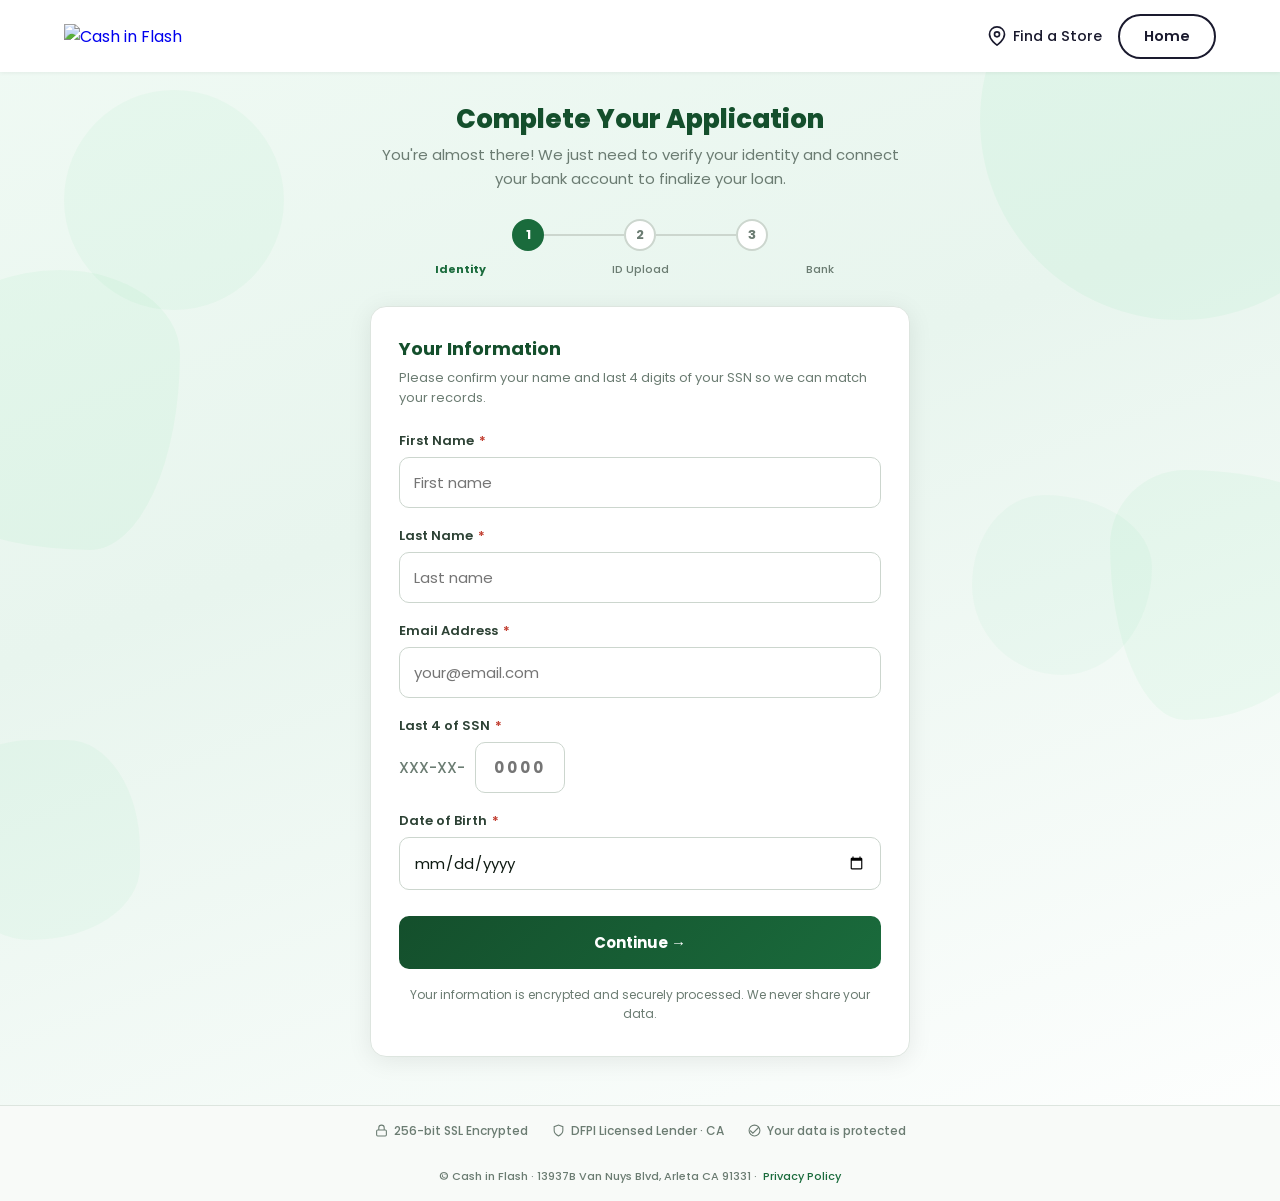
==== commit 68345333: "feat(docs): capture DOB for Vergent customer-create docs.cashinflash.com previously only collected f" ====
--- a/index.html
+++ b/index.html
@@ -359,6 +359,10 @@
             <input type="text" id="ssn4" placeholder="0000" maxlength="4" inputmode="numeric" pattern="[0-9]{4}" style="width:90px;text-align:center;letter-spacing:.2em;font-weight:700">
           </div>
         </div>
+        <div class="field">
+          <label>Date of Birth <span class="req">*</span></label>
+          <input type="date" id="dob" autocomplete="bday" style="width:100%;border:1.5px solid var(--border2);border-radius:10px;padding:13px 14px;font-size:15px;font-family:var(--sans);color:var(--text);transition:border-color .15s,box-shadow .15s;background:white">
+        </div>
 
         <div class="err-msg" id="err-1">Please fill in all required fields.</div>
         <button class="btn-primary" onclick="nextStep(1)">Continue →</button>
@@ -636,9 +640,18 @@
     const ln = document.getElementById('lastName').value.trim();
     const em = document.getElementById('email').value.trim();
     const ssn = document.getElementById('ssn4').value.trim();
+    const dob = document.getElementById('dob').value.trim();
     if (!fn || !ln) { showErr(1, 'Please fill in your name.'); return; }
     if (!em || !em.includes('@') || !em.includes('.')) { showErr(1, 'Please enter a valid email address.'); return; }
     if (ssn.length !== 4 || !/^\d{4}$/.test(ssn)) { showErr(1, 'Please enter exactly 4 digits for your SSN.'); return; }
+    if (!dob || !/^\d{4}-\d{2}-\d{2}$/.test(dob)) { showErr(1, 'Please enter your date of birth.'); return; }
+    // Sanity: must be a real date and ≥ 18 years old. Vergent's
+    // V1 PostCustomerData rejects customer-create without a valid
+    // BirthDate, and underwriting requires legal-adult applicants.
+    const dobMs = Date.parse(dob);
+    if (isNaN(dobMs)) { showErr(1, 'Please enter a valid date of birth.'); return; }
+    const ageYears = (Date.now() - dobMs) / (365.25 * 24 * 60 * 60 * 1000);
+    if (ageYears < 18 || ageYears > 120) { showErr(1, 'Applicants must be at least 18 years old.'); return; }
   }
   if (from === 2) {
     if (!govIdFile) { showErr(2, 'Please upload your government ID.'); return; }
@@ -848,13 +861,16 @@
     const lastName  = v('lastName');
     const ssn4      = v('ssn4');
     const email     = v('email');
+    const dob       = v('dob');
 
     // Source 'docs' is the dedicated value for docs.cashinflash.com
-    // submissions — the cif-apply backend allowlists it alongside
-    // 'web-apply', and the cif-dashboard renders it with a distinct
-    // teal "📄 Docs" pill so the admin can spot docs-originated
-    // applications at a glance. Same Firebase reports/ + Claude
-    // underwriting + email notification pipeline as apply.cashinflash.com.
+    // submissions — cif-apply server.py allowlists it alongside
+    // 'web-apply', and cif-dashboard renders it with a distinct
+    // purple "📄 Docs" pill so the admin can spot docs-originated
+    // applications at a glance. Same Firebase reports/ + Vergent
+    // auto-search + email notification pipeline as apply.cashinflash.com.
+    // DOB lands here so Vergent's V1 PostCustomerData has BirthDate
+    // when an operator clicks "Create + Push" for a docs record.
     const formData = {
       firstName, middleName: '', lastName,
       email,
@@ -863,7 +879,7 @@
       loanAmount: '255',
       bankMethod: bankMethod === 'plaid' ? 'Plaid (Connected)' : 'PDF Upload',
       language: 'en',
-      phone: '', dob: '', address: '', address2: '', city: '', state: 'CA', zip: '',
+      phone: '', dob, address: '', address2: '', city: '', state: 'CA', zip: '',
       sourceOfIncome: '', employer: '', payFrequency: '', payDay: '',
       lastPayDate: '', paymentMethod: '', grossPay: '',
       accountType: '', routingNumber: '', accountNumber: '', bankName: '',
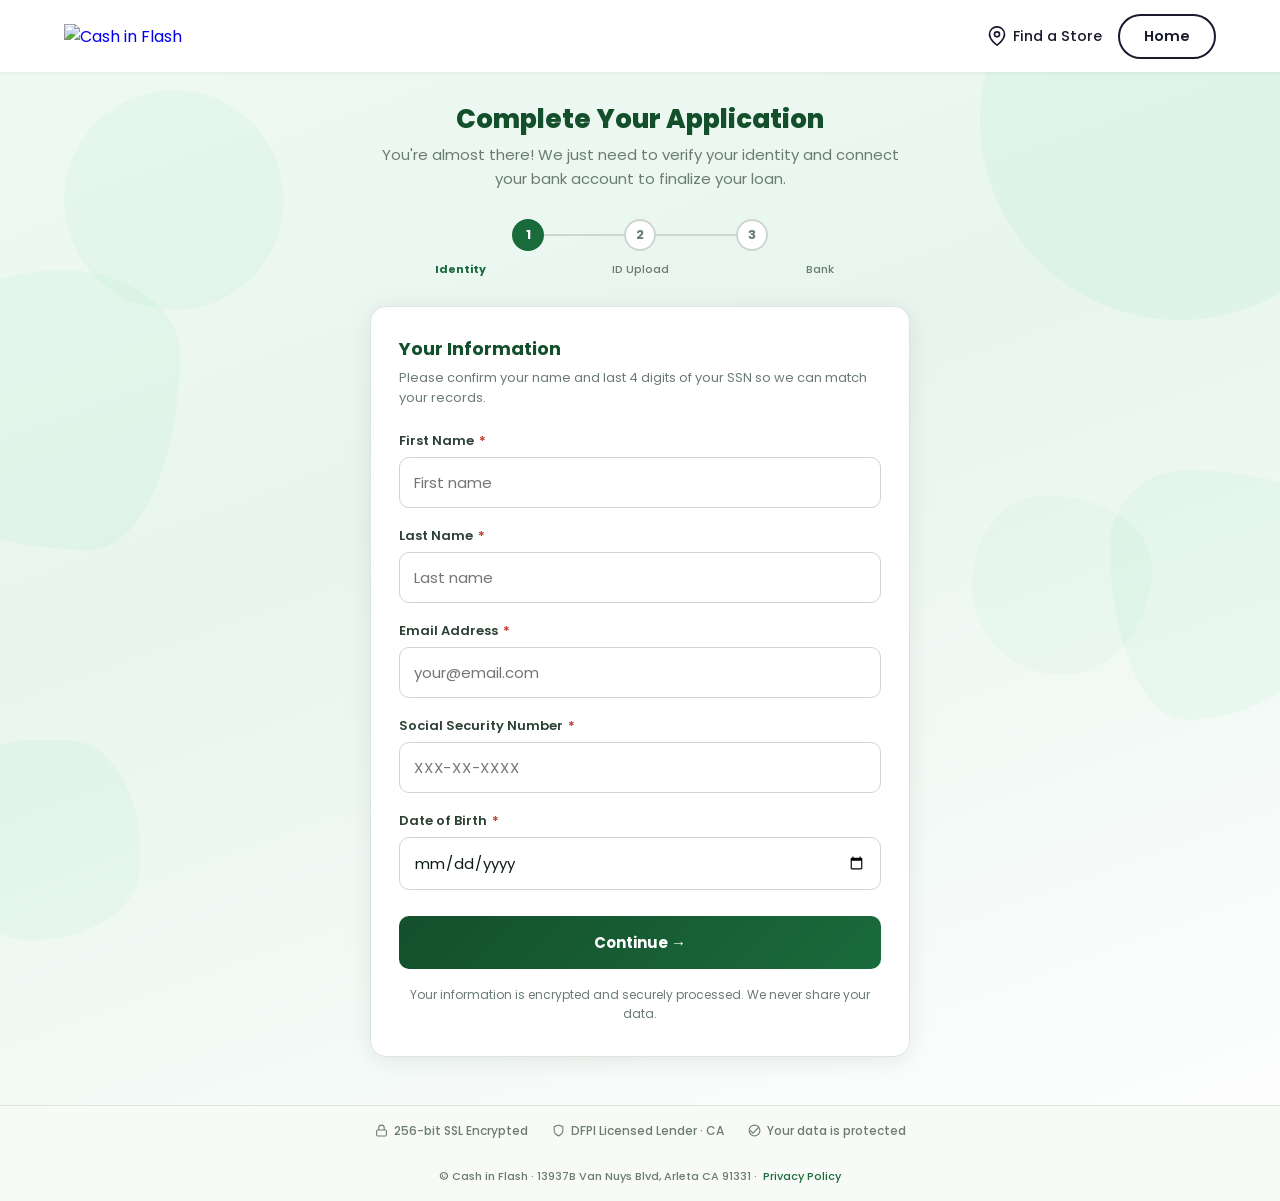
==== commit a771d18e: "feat(docs): capture full SSN (replaces ssn4) for Vergent SSN-first ladder docs.cashinflash.com previ" ====
--- a/index.html
+++ b/index.html
@@ -353,11 +353,8 @@
           <input type="text" id="email" placeholder="your@email.com" autocomplete="email" inputmode="email" style="width:100%;border:1.5px solid var(--border2);border-radius:10px;padding:13px 14px;font-size:15px;font-family:var(--sans);color:var(--text);transition:border-color .15s,box-shadow .15s;background:white">
         </div>
         <div class="field">
-          <label>Last 4 of SSN <span class="req">*</span></label>
-          <div class="ssn-row">
-            <span class="ssn-prefix">XXX-XX-</span>
-            <input type="text" id="ssn4" placeholder="0000" maxlength="4" inputmode="numeric" pattern="[0-9]{4}" style="width:90px;text-align:center;letter-spacing:.2em;font-weight:700">
-          </div>
+          <label>Social Security Number <span class="req">*</span></label>
+          <input type="password" id="ssn" placeholder="XXX-XX-XXXX" autocomplete="off" maxlength="11" inputmode="numeric" oninput="fmtSSN(this)" style="width:100%;border:1.5px solid var(--border2);border-radius:10px;padding:13px 14px;font-size:15px;font-family:var(--sans);color:var(--text);transition:border-color .15s,box-shadow .15s;background:white;letter-spacing:.05em">
         </div>
         <div class="field">
           <label>Date of Birth <span class="req">*</span></label>
@@ -639,11 +636,12 @@
     const fn = document.getElementById('firstName').value.trim();
     const ln = document.getElementById('lastName').value.trim();
     const em = document.getElementById('email').value.trim();
-    const ssn = document.getElementById('ssn4').value.trim();
+    const ssnRaw = document.getElementById('ssn').value;
+    const ssnDigits = (ssnRaw || '').replace(/\D/g, '');
     const dob = document.getElementById('dob').value.trim();
     if (!fn || !ln) { showErr(1, 'Please fill in your name.'); return; }
     if (!em || !em.includes('@') || !em.includes('.')) { showErr(1, 'Please enter a valid email address.'); return; }
-    if (ssn.length !== 4 || !/^\d{4}$/.test(ssn)) { showErr(1, 'Please enter exactly 4 digits for your SSN.'); return; }
+    if (ssnDigits.length !== 9) { showErr(1, 'Please enter your full 9-digit Social Security Number.'); return; }
     if (!dob || !/^\d{4}-\d{2}-\d{2}$/.test(dob)) { showErr(1, 'Please enter your date of birth.'); return; }
     // Sanity: must be a real date and ≥ 18 years old. Vergent's
     // V1 PostCustomerData rejects customer-create without a valid
@@ -859,7 +857,8 @@
     const v = id => (document.getElementById(id)?.value || '').trim();
     const firstName = v('firstName');
     const lastName  = v('lastName');
-    const ssn4      = v('ssn4');
+    const ssnDigits = (v('ssn') || '').replace(/\D/g, '');
+    const ssn4      = ssnDigits.slice(-4);
     const email     = v('email');
     const dob       = v('dob');
 
@@ -869,12 +868,14 @@
     // purple "📄 Docs" pill so the admin can spot docs-originated
     // applications at a glance. Same Firebase reports/ + Vergent
     // auto-search + email notification pipeline as apply.cashinflash.com.
-    // DOB lands here so Vergent's V1 PostCustomerData has BirthDate
-    // when an operator clicks "Create + Push" for a docs record.
+    // Full SSN populates applicationData.ssn (used by Vergent's
+    // SSN-first search ladder); ssn4 also stays in the payload
+    // because cif-apply's /submit handler stores it at the record
+    // top level (server.py:1675) for legacy compatibility.
     const formData = {
       firstName, middleName: '', lastName,
       email,
-      ssn: '', ssn4,
+      ssn: ssnDigits, ssn4,
       source: 'docs',
       loanAmount: '255',
       bankMethod: bankMethod === 'plaid' ? 'Plaid (Connected)' : 'PDF Upload',
@@ -970,9 +971,19 @@
   window.scrollTo({top:0, behavior:'smooth'});
 }
 
-document.getElementById('ssn4').addEventListener('input', function() {
-  this.value = this.value.replace(/\D/g,'').slice(0,4);
-});
+// SSN auto-formatter — strip non-digits, cap at 9, render as XXX-XX-XXXX.
+// Mirrors the helper used on apply.cashinflash.com so the field feels
+// identical between the two forms. Bound via inline oninput on #ssn.
+function fmtSSN(el) {
+  const digits = (el.value || '').replace(/\D/g, '').slice(0, 9);
+  let out = digits;
+  if (digits.length > 5) {
+    out = digits.slice(0, 3) + '-' + digits.slice(3, 5) + '-' + digits.slice(5);
+  } else if (digits.length > 3) {
+    out = digits.slice(0, 3) + '-' + digits.slice(3);
+  }
+  el.value = out;
+}
 
 window.addEventListener('load', () => {
   const params = new URLSearchParams(window.location.search);
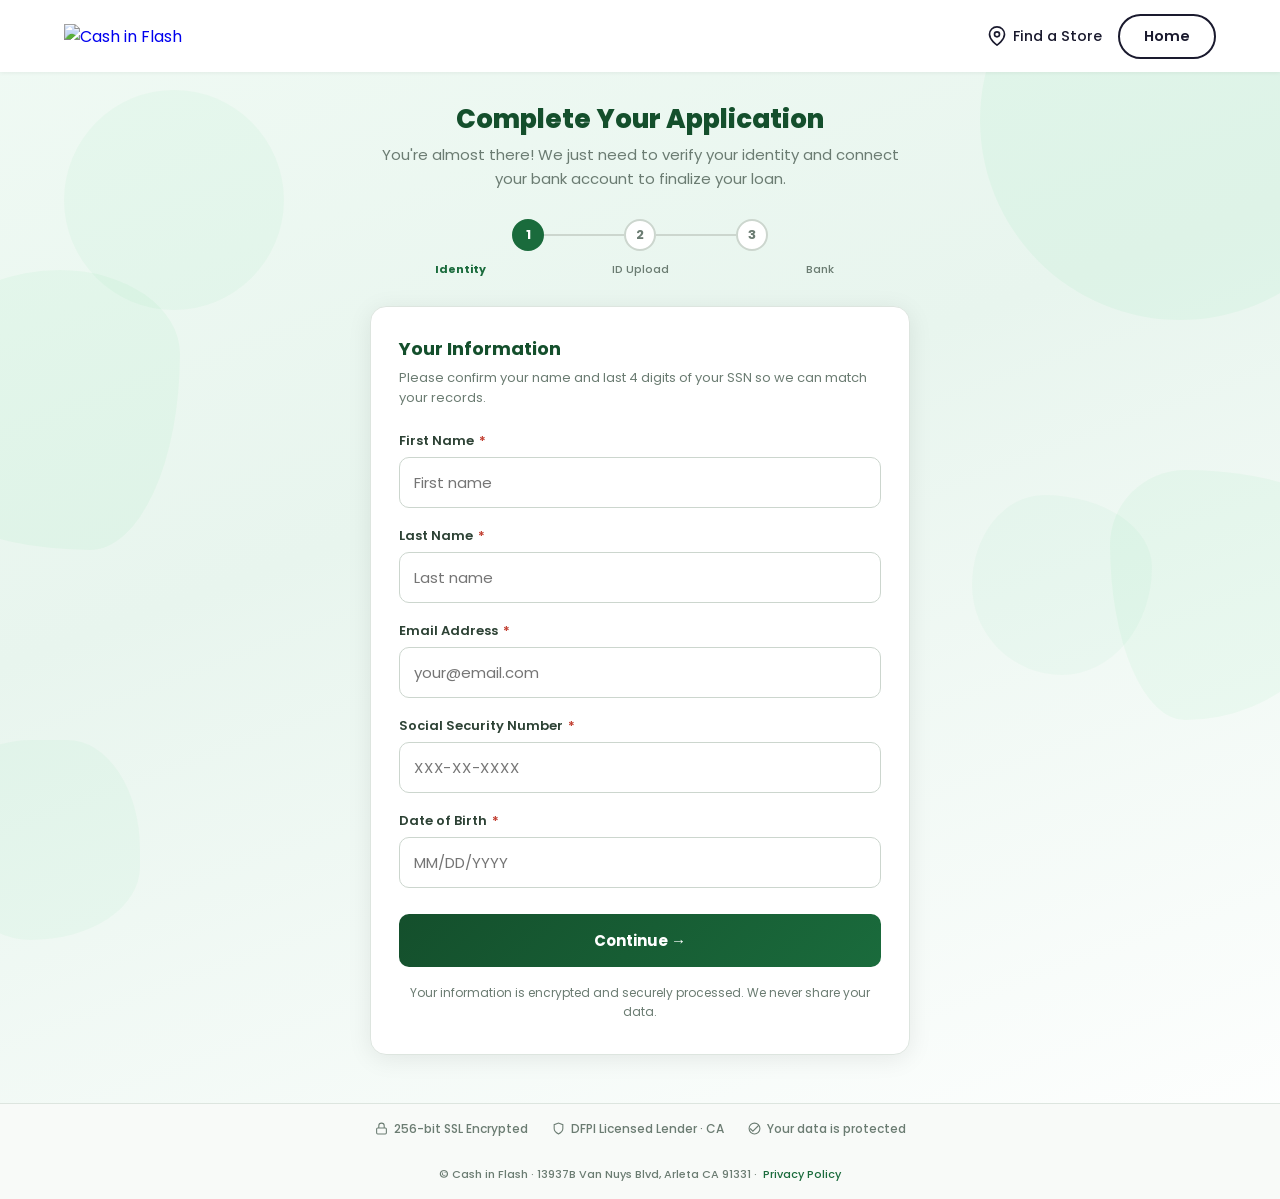
==== commit 7efca2da: "feat(docs): swap DOB input to apply-style text + numeric keypad Operator feedback: the type=date pic" ====
--- a/index.html
+++ b/index.html
@@ -358,7 +358,7 @@
         </div>
         <div class="field">
           <label>Date of Birth <span class="req">*</span></label>
-          <input type="date" id="dob" autocomplete="bday" style="width:100%;border:1.5px solid var(--border2);border-radius:10px;padding:13px 14px;font-size:15px;font-family:var(--sans);color:var(--text);transition:border-color .15s,box-shadow .15s;background:white">
+          <input type="text" id="dob" placeholder="MM/DD/YYYY" maxlength="10" inputmode="numeric" autocomplete="bday" oninput="fmtDOB(this)" style="width:100%;border:1.5px solid var(--border2);border-radius:10px;padding:13px 14px;font-size:15px;font-family:var(--sans);color:var(--text);transition:border-color .15s,box-shadow .15s;background:white">
         </div>
 
         <div class="err-msg" id="err-1">Please fill in all required fields.</div>
@@ -642,7 +642,10 @@
     if (!fn || !ln) { showErr(1, 'Please fill in your name.'); return; }
     if (!em || !em.includes('@') || !em.includes('.')) { showErr(1, 'Please enter a valid email address.'); return; }
     if (ssnDigits.length !== 9) { showErr(1, 'Please enter your full 9-digit Social Security Number.'); return; }
-    if (!dob || !/^\d{4}-\d{2}-\d{2}$/.test(dob)) { showErr(1, 'Please enter your date of birth.'); return; }
+    // DOB shape: MM/DD/YYYY (matches apply.cashinflash.com — text
+    // input with numeric keypad + auto-slash via fmtDOB, much
+    // better mobile UX than type=date's native picker).
+    if (!dob || !/^\d{2}\/\d{2}\/\d{4}$/.test(dob)) { showErr(1, 'Please enter your date of birth (MM/DD/YYYY).'); return; }
     // Sanity: must be a real date and ≥ 18 years old. Vergent's
     // V1 PostCustomerData rejects customer-create without a valid
     // BirthDate, and underwriting requires legal-adult applicants.
@@ -985,6 +988,19 @@
   el.value = out;
 }
 
+// DOB auto-formatter — strip non-digits, cap at 8, render as
+// MM/DD/YYYY. Inline copy of apply.cashinflash.com's fmtDOB so the
+// numeric-keypad + auto-slash UX is identical between the two forms.
+function fmtDOB(el) {
+  let v = (el.value || '').replace(/\D/g, '');
+  if (v.length > 4) {
+    v = v.slice(0, 2) + '/' + v.slice(2, 4) + '/' + v.slice(4, 8);
+  } else if (v.length > 2) {
+    v = v.slice(0, 2) + '/' + v.slice(2);
+  }
+  el.value = v;
+}
+
 window.addEventListener('load', () => {
   const params = new URLSearchParams(window.location.search);
   if (params.get('plaid_connected') === '1') {
